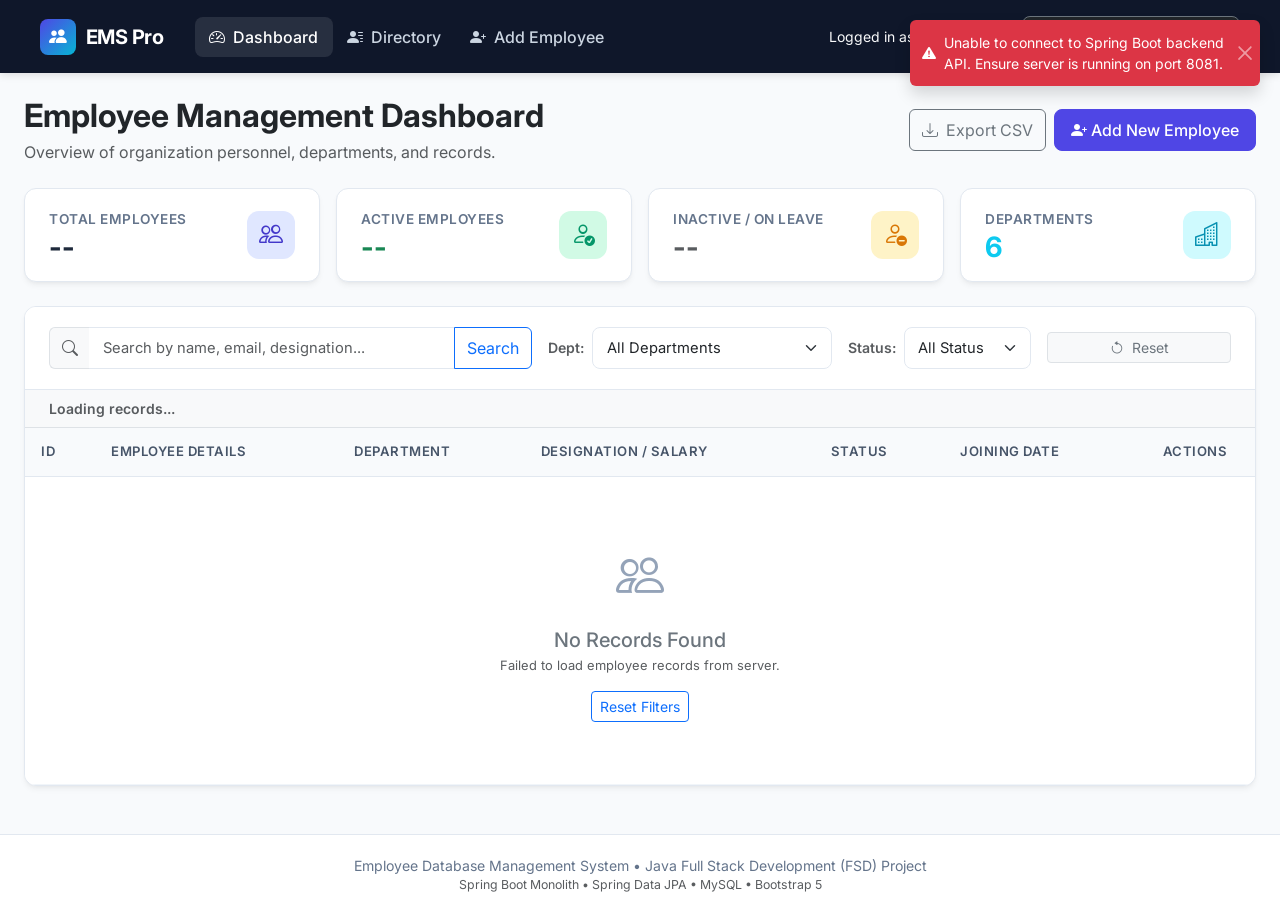
==== backend/src/main/resources/static/index.html @ 8de7b046 "feat: complete Employee Management System (Spring Boot, JPA, MySQL, Bootstrap) with documentation an" ====
<!DOCTYPE html>
<html lang="en">
<head>
    <meta charset="UTF-8">
    <meta name="viewport" content="width=device-width, initial-scale=1.0">
    <title>Employee Management System | Dashboard</title>
    <!-- Google Fonts -->
    <link rel="preconnect" href="https://fonts.googleapis.com">
    <link rel="preconnect" href="https://fonts.gstatic.com" crossorigin>
    <link href="https://fonts.googleapis.com/css2?family=Inter:wght@400;500;600;700&display=swap" rel="stylesheet">
    <!-- Bootstrap 5 CSS -->
    <link href="https://cdn.jsdelivr.net/npm/bootstrap@5.3.3/dist/css/bootstrap.min.css" rel="stylesheet">
    <!-- Bootstrap Icons -->
    <link rel="stylesheet" href="https://cdn.jsdelivr.net/npm/bootstrap-icons@1.11.3/font/bootstrap-icons.min.css">
    <!-- Custom CSS -->
    <link rel="stylesheet" href="css/style.css">
</head>
<body>

    <!-- Navigation Bar -->
    <nav class="navbar navbar-expand-lg navbar-dark navbar-custom">
        <div class="container-fluid px-lg-4">
            <a class="navbar-brand" href="index.html">
                <div class="brand-icon"><i class="bi bi-people-fill"></i></div>
                <span>EMS Pro</span>
            </a>
            <button class="navbar-toggler" type="button" data-bs-toggle="collapse" data-bs-target="#navbarContent">
                <span class="navbar-toggler-icon"></span>
            </button>
            <div class="collapse navbar-collapse" id="navbarContent">
                <ul class="navbar-nav me-auto mb-2 mb-lg-0 ms-lg-3">
                    <li class="nav-item">
                        <a class="nav-link active" href="index.html"><i class="bi bi-speedometer2 me-1"></i> Dashboard</a>
                    </li>
                    <li class="nav-item">
                        <a class="nav-link" href="employees.html"><i class="bi bi-person-lines-fill me-1"></i> Directory</a>
                    </li>
                    <li class="nav-item">
                        <a class="nav-link" href="add-employee.html"><i class="bi bi-person-plus-fill me-1"></i> Add Employee</a>
                    </li>
                </ul>

                <!-- Role Selector (Section 15) -->
                <div class="d-flex align-items-center gap-3">
                    <div class="d-flex align-items-center gap-2">
                        <span class="text-light small text-secondary">Logged in as:</span>
                        <div class="role-badge">
                            <i class="bi bi-shield-check text-warning"></i>
                            <span id="currentRoleDisplay">ADMIN</span>
                        </div>
                    </div>
                    <select id="roleSelect" class="form-select form-select-sm bg-dark text-light border-secondary" style="width: auto;">
                        <option value="ADMIN">Role: ADMIN (Full Access)</option>
                        <option value="HR">Role: HR (View / Add / Edit)</option>
                    </select>
                </div>
            </div>
        </div>
    </nav>

    <!-- Main Container -->
    <div class="container-fluid px-lg-4 py-4">

        <!-- Header & Action -->
        <div class="d-md-flex align-items-center justify-content-between mb-4">
            <div>
                <h2 class="fw-bold text-dark mb-1">Employee Management Dashboard</h2>
                <p class="text-muted mb-0">Overview of organization personnel, departments, and records.</p>
            </div>
            <div class="mt-3 mt-md-0 d-flex gap-2">
                <button class="btn btn-outline-secondary" onclick="exportToCSV()">
                    <i class="bi bi-download me-1"></i> Export CSV
                </button>
                <a href="add-employee.html" class="btn btn-primary-custom admin-hr-only">
                    <i class="bi bi-person-plus-fill me-1"></i> Add New Employee
                </a>
            </div>
        </div>

        <!-- Metric / Stats Cards -->
        <div class="row g-3 mb-4">
            <div class="col-12 col-sm-6 col-xl-3">
                <div class="stat-card">
                    <div class="d-flex align-items-center justify-content-between">
                        <div>
                            <div class="stat-title">Total Employees</div>
                            <div class="stat-value" id="statTotal">--</div>
                        </div>
                        <div class="stat-icon-wrapper stat-icon-primary">
                            <i class="bi bi-people"></i>
                        </div>
                    </div>
                </div>
            </div>
            <div class="col-12 col-sm-6 col-xl-3">
                <div class="stat-card">
                    <div class="d-flex align-items-center justify-content-between">
                        <div>
                            <div class="stat-title">Active Employees</div>
                            <div class="stat-value text-success" id="statActive">--</div>
                        </div>
                        <div class="stat-icon-wrapper stat-icon-success">
                            <i class="bi bi-person-check"></i>
                        </div>
                    </div>
                </div>
            </div>
            <div class="col-12 col-sm-6 col-xl-3">
                <div class="stat-card">
                    <div class="d-flex align-items-center justify-content-between">
                        <div>
                            <div class="stat-title">Inactive / On Leave</div>
                            <div class="stat-value text-muted" id="statInactive">--</div>
                        </div>
                        <div class="stat-icon-wrapper stat-icon-warning">
                            <i class="bi bi-person-dash"></i>
                        </div>
                    </div>
                </div>
            </div>
            <div class="col-12 col-sm-6 col-xl-3">
                <div class="stat-card">
                    <div class="d-flex align-items-center justify-content-between">
                        <div>
                            <div class="stat-title">Departments</div>
                            <div class="stat-value text-info" id="statDept">6</div>
                        </div>
                        <div class="stat-icon-wrapper stat-icon-info">
                            <i class="bi bi-buildings"></i>
                        </div>
                    </div>
                </div>
            </div>
        </div>

        <!-- Filter & Search Controls -->
        <div class="main-card mb-4">
            <div class="main-card-header">
                <div class="row g-3 align-items-center">
                    <!-- Search Input -->
                    <div class="col-12 col-md-5">
                        <div class="input-group">
                            <span class="input-group-text bg-light border-end-0"><i class="bi bi-search text-muted"></i></span>
                            <input type="text" id="searchInput" class="form-control border-start-0" placeholder="Search by name, email, designation...">
                            <button id="searchBtn" class="btn btn-outline-primary" type="button">Search</button>
                        </div>
                    </div>

                    <!-- Department Filter -->
                    <div class="col-12 col-sm-6 col-md-3">
                        <div class="d-flex align-items-center gap-2">
                            <label class="form-label mb-0 text-nowrap small text-muted">Dept:</label>
                            <select id="departmentFilter" class="form-select form-select-sm">
                                <option value="ALL">All Departments</option>
                                <option value="IT">IT</option>
                                <option value="HR">HR</option>
                                <option value="Finance">Finance</option>
                                <option value="Marketing">Marketing</option>
                                <option value="Sales">Sales</option>
                                <option value="Operations">Operations</option>
                            </select>
                        </div>
                    </div>

                    <!-- Status Filter -->
                    <div class="col-12 col-sm-6 col-md-2">
                        <div class="d-flex align-items-center gap-2">
                            <label class="form-label mb-0 text-nowrap small text-muted">Status:</label>
                            <select id="statusFilter" class="form-select form-select-sm">
                                <option value="ALL">All Status</option>
                                <option value="Active">Active</option>
                                <option value="Inactive">Inactive</option>
                            </select>
                        </div>
                    </div>

                    <!-- Reset Button -->
                    <div class="col-12 col-md-2 text-md-end">
                        <button id="resetFiltersBtn" class="btn btn-sm btn-light border text-secondary w-100 w-md-auto">
                            <i class="bi bi-arrow-counterclockwise me-1"></i> Reset
                        </button>
                    </div>
                </div>
            </div>

            <!-- Table Card Body -->
            <div class="card-body p-0">
                <div class="d-flex justify-content-between align-items-center px-4 py-2 border-bottom bg-light">
                    <span id="tableCountDisplay" class="small text-muted fw-semibold">Loading records...</span>
                    <div id="tableSpinner" class="spinner-border spinner-border-sm text-primary" role="status" style="display: none;">
                        <span class="visually-hidden">Loading...</span>
                    </div>
                </div>
                <div class="table-responsive">
                    <table class="table custom-table table-hover align-middle mb-0">
                        <thead>
                            <tr>
                                <th style="width: 70px;">ID</th>
                                <th>Employee Details</th>
                                <th>Department</th>
                                <th>Designation / Salary</th>
                                <th>Status</th>
                                <th>Joining Date</th>
                                <th style="width: 120px;" class="text-center">Actions</th>
                            </tr>
                        </thead>
                        <tbody id="employeeTableBody">
                            <!-- Populated dynamically via app.js -->
                        </tbody>
                    </table>
                </div>
            </div>
        </div>

    </div>

    <!-- View Employee Details Modal -->
    <div class="modal fade" id="viewEmployeeModal" tabindex="-1" aria-labelledby="viewModalLabel" aria-hidden="true">
        <div class="modal-dialog modal-dialog-centered">
            <div class="modal-content border-0 shadow">
                <div class="modal-header bg-primary text-white">
                    <h5 class="modal-title fw-bold" id="viewModalLabel"><i class="bi bi-person-badge me-2"></i> Employee Profile</h5>
                    <button type="button" class="btn-close btn-close-white" data-bs-dismiss="modal" aria-label="Close"></button>
                </div>
                <div class="modal-body p-4">
                    <div class="text-center mb-4">
                        <div class="stat-icon-wrapper stat-icon-primary mx-auto mb-2" style="width: 64px; height: 64px; font-size: 2rem;">
                            <i class="bi bi-person"></i>
                        </div>
                        <h4 class="fw-bold mb-0 text-dark" id="viewModalName">--</h4>
                        <div class="text-muted" id="viewModalDesignation">--</div>
                        <div class="mt-2" id="viewModalStatus"></div>
                    </div>

                    <div class="list-group list-group-flush border rounded-3">
                        <div class="list-group-item d-flex justify-content-between py-2">
                            <span class="text-muted small">Email</span>
                            <span class="fw-semibold small" id="viewModalEmail">--</span>
                        </div>
                        <div class="list-group-item d-flex justify-content-between py-2">
                            <span class="text-muted small">Phone</span>
                            <span class="fw-semibold small" id="viewModalPhone">--</span>
                        </div>
                        <div class="list-group-item d-flex justify-content-between py-2">
                            <span class="text-muted small">Department</span>
                            <span class="fw-semibold small" id="viewModalDept">--</span>
                        </div>
                        <div class="list-group-item d-flex justify-content-between py-2">
                            <span class="text-muted small">Monthly Salary</span>
                            <span class="fw-semibold small text-success" id="viewModalSalary">--</span>
                        </div>
                        <div class="list-group-item d-flex justify-content-between py-2">
                            <span class="text-muted small">Date of Birth</span>
                            <span class="fw-semibold small" id="viewModalDob">--</span>
                        </div>
                        <div class="list-group-item d-flex justify-content-between py-2">
                            <span class="text-muted small">Gender</span>
                            <span class="fw-semibold small" id="viewModalGender">--</span>
                        </div>
                        <div class="list-group-item d-flex justify-content-between py-2">
                            <span class="text-muted small">Joining Date</span>
                            <span class="fw-semibold small" id="viewModalJoiningDate">--</span>
                        </div>
                        <div class="list-group-item py-2">
                            <span class="text-muted small d-block mb-1">Address</span>
                            <span class="fw-semibold small text-secondary" id="viewModalAddress">--</span>
                        </div>
                    </div>
                </div>
                <div class="modal-footer bg-light">
                    <button type="button" class="btn btn-secondary btn-sm" data-bs-dismiss="modal">Close</button>
                </div>
            </div>
        </div>
    </div>

    <!-- Delete Confirmation Modal -->
    <div class="modal fade" id="deleteConfirmModal" tabindex="-1" aria-labelledby="deleteModalLabel" aria-hidden="true">
        <div class="modal-dialog modal-dialog-centered modal-sm">
            <div class="modal-content border-0 shadow">
                <div class="modal-body text-center p-4">
                    <div class="text-danger mb-3">
                        <i class="bi bi-exclamation-triangle-fill" style="font-size: 3rem;"></i>
                    </div>
                    <h5 class="fw-bold mb-2">Delete Employee?</h5>
                    <p class="text-muted small mb-4">
                        Are you sure you want to delete <strong id="deleteEmployeeName">this employee</strong>? This action will permanently remove the record from the MySQL database.
                    </p>
                    <div class="d-flex gap-2 justify-content-center">
                        <button type="button" class="btn btn-light btn-sm px-3" data-bs-dismiss="modal">Cancel</button>
                        <button type="button" id="confirmDeleteBtn" class="btn btn-danger btn-sm px-3">Yes, Delete</button>
                    </div>
                </div>
            </div>
        </div>
    </div>

    <!-- Footer -->
    <footer class="text-center">
        <div class="container">
            <p class="mb-0">Employee Database Management System &bull; Java Full Stack Development (FSD) Project</p>
            <p class="mb-0 small text-muted">Spring Boot Monolith &bull; Spring Data JPA &bull; MySQL &bull; Bootstrap 5</p>
        </div>
    </footer>

    <!-- Bootstrap 5 JS Bundle -->
    <script src="https://cdn.jsdelivr.net/npm/bootstrap@5.3.3/dist/js/bootstrap.bundle.min.js"></script>
    <!-- App Logic JS -->
    <script src="js/app.js"></script>
</body>
</html>
---- backend/src/main/resources/static/css/style.css ----
/* ========================================================
   Employee Database Management System - Custom Stylesheet
   Modern, Clean, Enterprise UI using Bootstrap 5
   ======================================================== */

:root {
    --primary-color: #4f46e5;
    --primary-hover: #4338ca;
    --primary-light: #eef2ff;
    --secondary-color: #0f172a;
    --accent-color: #06b6d4;
    --success-color: #10b981;
    --warning-color: #f59e0b;
    --danger-color: #ef4444;
    --bg-light: #f8fafc;
    --card-bg: #ffffff;
    --border-color: #e2e8f0;
    --text-primary: #1e293b;
    --text-muted: #64748b;
    --radius-sm: 8px;
    --radius-md: 12px;
    --radius-lg: 16px;
    --shadow-subtle: 0 1px 3px 0 rgba(0, 0, 0, 0.05), 0 1px 2px -1px rgba(0, 0, 0, 0.05);
    --shadow-card: 0 4px 6px -1px rgba(0, 0, 0, 0.05), 0 2px 4px -2px rgba(0, 0, 0, 0.05);
    --shadow-hover: 0 10px 15px -3px rgba(0, 0, 0, 0.08), 0 4px 6px -4px rgba(0, 0, 0, 0.04);
}

body {
    font-family: 'Inter', -apple-system, BlinkMacSystemFont, "Segoe UI", Roboto, Helvetica, Arial, sans-serif;
    background-color: var(--bg-light);
    color: var(--text-primary);
    min-height: 100vh;
    display: flex;
    flex-direction: column;
}

/* Navbar */
.navbar-custom {
    background-color: var(--secondary-color);
    box-shadow: 0 2px 8px rgba(0,0,0,0.12);
    padding: 0.85rem 1rem;
}

.navbar-brand {
    font-weight: 700;
    font-size: 1.25rem;
    letter-spacing: -0.5px;
    display: flex;
    align-items: center;
    gap: 0.6rem;
}

.brand-icon {
    width: 36px;
    height: 36px;
    border-radius: 8px;
    background: linear-gradient(135deg, #4f46e5, #06b6d4);
    display: flex;
    align-items: center;
    justify-content: center;
    color: #fff;
    font-size: 1.1rem;
}

.nav-link {
    font-weight: 500;
    color: #cbd5e1 !important;
    padding: 0.5rem 0.9rem !important;
    border-radius: var(--radius-sm);
    transition: all 0.2s ease;
}

.nav-link:hover, .nav-link.active {
    color: #ffffff !important;
    background-color: rgba(255, 255, 255, 0.1);
}

/* Stat Cards */
.stat-card {
    background-color: var(--card-bg);
    border: 1px solid var(--border-color);
    border-radius: var(--radius-md);
    padding: 1.25rem 1.5rem;
    box-shadow: var(--shadow-card);
    transition: transform 0.2s ease, box-shadow 0.2s ease;
    position: relative;
    overflow: hidden;
}

.stat-card:hover {
    transform: translateY(-2px);
    box-shadow: var(--shadow-hover);
}

.stat-icon-wrapper {
    width: 48px;
    height: 48px;
    border-radius: 12px;
    display: flex;
    align-items: center;
    justify-content: center;
    font-size: 1.5rem;
}

.stat-icon-primary {
    background-color: #e0e7ff;
    color: #4338ca;
}

.stat-icon-success {
    background-color: #d1fae5;
    color: #059669;
}

.stat-icon-warning {
    background-color: #fef3c7;
    color: #d97706;
}

.stat-icon-info {
    background-color: #cffafe;
    color: #0891b2;
}

.stat-title {
    font-size: 0.85rem;
    font-weight: 600;
    text-transform: uppercase;
    letter-spacing: 0.5px;
    color: var(--text-muted);
    margin-bottom: 0.25rem;
}

.stat-value {
    font-size: 1.75rem;
    font-weight: 700;
    color: var(--text-primary);
    line-height: 1;
}

/* Cards & Containers */
.main-card {
    background: var(--card-bg);
    border: 1px solid var(--border-color);
    border-radius: var(--radius-md);
    box-shadow: var(--shadow-card);
    overflow: hidden;
}

.main-card-header {
    background-color: #ffffff;
    border-bottom: 1px solid var(--border-color);
    padding: 1.25rem 1.5rem;
}

/* Table styling */
.custom-table {
    margin-bottom: 0;
}

.custom-table thead th {
    background-color: #f8fafc;
    color: #475569;
    font-weight: 600;
    font-size: 0.82rem;
    text-transform: uppercase;
    letter-spacing: 0.5px;
    border-bottom: 1px solid var(--border-color);
    padding: 0.9rem 1rem;
    white-space: nowrap;
}

.custom-table tbody td {
    padding: 0.9rem 1rem;
    vertical-align: middle;
    border-bottom: 1px solid #f1f5f9;
    font-size: 0.92rem;
}

.custom-table tbody tr:hover {
    background-color: #f8fafc;
}

.employee-avatar {
    width: 38px;
    height: 38px;
    border-radius: 50%;
    background-color: #e0e7ff;
    color: #4338ca;
    display: inline-flex;
    align-items: center;
    justify-content: center;
    font-weight: 600;
    font-size: 0.88rem;
    margin-right: 0.75rem;
}

/* Status Badges */
.badge-status {
    padding: 0.35rem 0.65rem;
    font-size: 0.78rem;
    font-weight: 600;
    border-radius: 9999px;
}

.badge-status-active {
    background-color: #d1fae5;
    color: #065f46;
    border: 1px solid #a7f3d0;
}

.badge-status-inactive {
    background-color: #f1f5f9;
    color: #475569;
    border: 1px solid #cbd5e1;
}

.badge-department {
    background-color: #f1f5f9;
    color: #334155;
    border-radius: 6px;
    padding: 0.25rem 0.55rem;
    font-size: 0.8rem;
    font-weight: 500;
}

/* Buttons */
.btn-primary-custom {
    background-color: var(--primary-color);
    border-color: var(--primary-color);
    color: #ffffff;
    font-weight: 500;
    padding: 0.5rem 1rem;
    border-radius: var(--radius-sm);
    transition: all 0.2s ease;
}

.btn-primary-custom:hover {
    background-color: var(--primary-hover);
    border-color: var(--primary-hover);
    color: #ffffff;
}

.btn-action {
    width: 32px;
    height: 32px;
    padding: 0;
    display: inline-flex;
    align-items: center;
    justify-content: center;
    border-radius: 6px;
    font-size: 0.85rem;
    transition: all 0.15s ease;
}

/* Empty State */
.empty-state {
    padding: 3rem 1.5rem;
    text-align: center;
}

.empty-state-icon {
    font-size: 3rem;
    color: #94a3b8;
    margin-bottom: 1rem;
}

/* Form Styling */
.form-label {
    font-weight: 600;
    font-size: 0.88rem;
    color: #334155;
    margin-bottom: 0.4rem;
}

.form-control, .form-select {
    border-radius: var(--radius-sm);
    border: 1px solid var(--border-color);
    padding: 0.55rem 0.85rem;
    font-size: 0.92rem;
    transition: border-color 0.15s ease, box-shadow 0.15s ease;
}

.form-control:focus, .form-select:focus {
    border-color: var(--primary-color);
    box-shadow: 0 0 0 3px rgba(79, 70, 229, 0.15);
}

.required-star {
    color: var(--danger-color);
    font-weight: bold;
}

/* Role badge */
.role-badge {
    background: rgba(255, 255, 255, 0.15);
    border: 1px solid rgba(255, 255, 255, 0.3);
    color: #fff;
    font-size: 0.78rem;
    padding: 0.25rem 0.6rem;
    border-radius: 9999px;
    display: inline-flex;
    align-items: center;
    gap: 0.35rem;
}

/* Toast alert container */
#toastContainer {
    position: fixed;
    top: 20px;
    right: 20px;
    z-index: 9999;
}

/* Footer */
footer {
    margin-top: auto;
    background-color: #ffffff;
    border-top: 1px solid var(--border-color);
    padding: 1.25rem 0;
    font-size: 0.88rem;
    color: var(--text-muted);
}
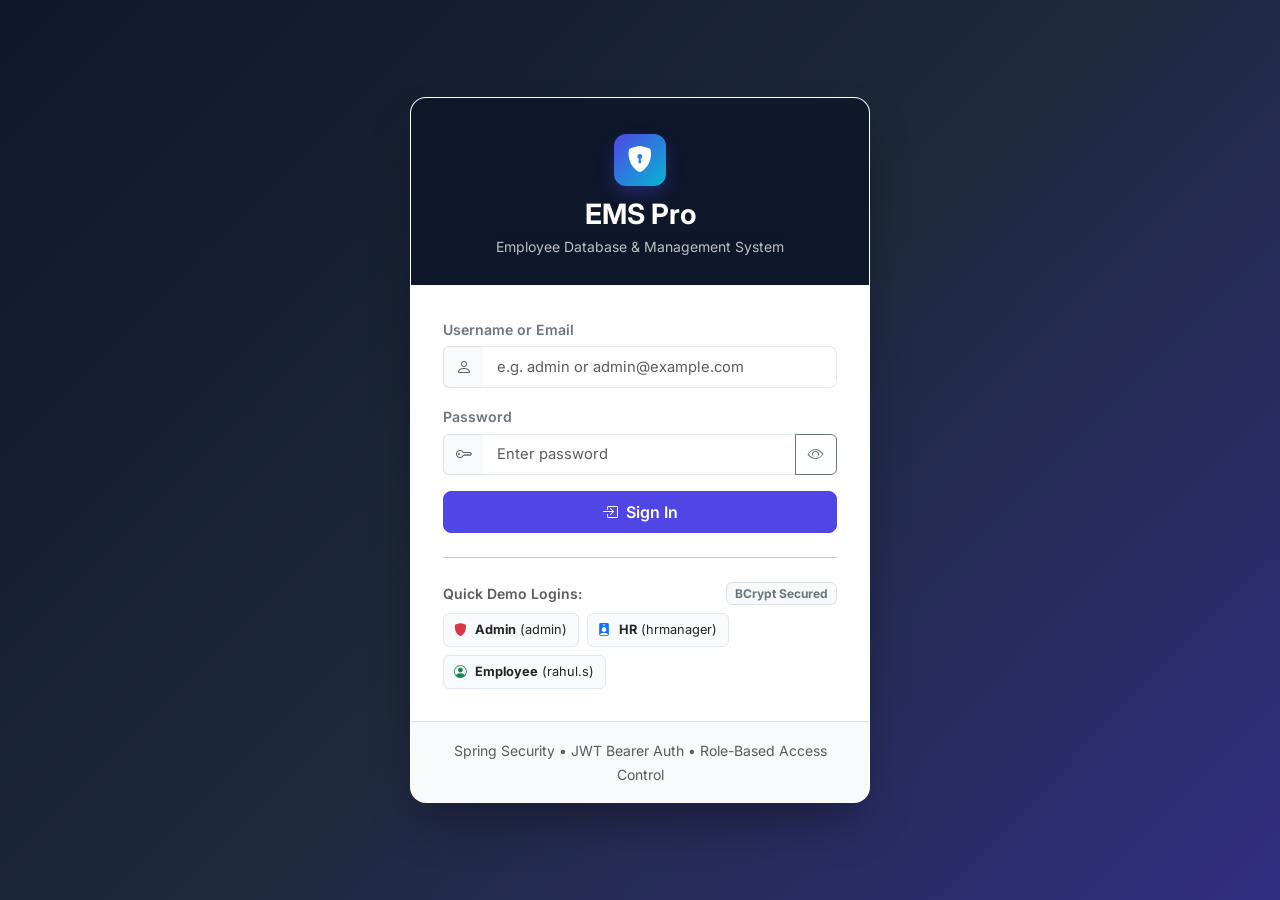
==== commit edfbfd60: "feat(security): implement Phase 1 Spring Security and JWT authentication foundation" ====
--- a/backend/src/main/resources/static/index.html
+++ b/backend/src/main/resources/static/index.html
@@ -3,8 +3,8 @@
 <head>
     <meta charset="UTF-8">
     <meta name="viewport" content="width=device-width, initial-scale=1.0">
-    <title>Employee Management System | Dashboard</title>
-    <!-- Google Fonts -->
+    <title>Employee Management System | EMS Pro Dashboard</title>
+    <!-- Google Fonts: Inter -->
     <link rel="preconnect" href="https://fonts.googleapis.com">
     <link rel="preconnect" href="https://fonts.gstatic.com" crossorigin>
     <link href="https://fonts.googleapis.com/css2?family=Inter:wght@400;500;600;700&display=swap" rel="stylesheet">
@@ -29,30 +29,39 @@
             </button>
             <div class="collapse navbar-collapse" id="navbarContent">
                 <ul class="navbar-nav me-auto mb-2 mb-lg-0 ms-lg-3">
-                    <li class="nav-item">
+                    <li class="nav-item nav-admin-hr">
                         <a class="nav-link active" href="index.html"><i class="bi bi-speedometer2 me-1"></i> Dashboard</a>
                     </li>
-                    <li class="nav-item">
+                    <li class="nav-item nav-admin-hr">
                         <a class="nav-link" href="employees.html"><i class="bi bi-person-lines-fill me-1"></i> Directory</a>
                     </li>
-                    <li class="nav-item">
+                    <li class="nav-item nav-admin-hr">
                         <a class="nav-link" href="add-employee.html"><i class="bi bi-person-plus-fill me-1"></i> Add Employee</a>
                     </li>
+                    <li class="nav-item">
+                        <a class="nav-link" href="profile.html"><i class="bi bi-person-circle me-1"></i> My Profile</a>
+                    </li>
                 </ul>
 
-                <!-- Role Selector (Section 15) -->
-                <div class="d-flex align-items-center gap-3">
+                <!-- Authenticated User Display & Actions -->
+                <div class="d-flex align-items-center gap-2">
                     <div class="d-flex align-items-center gap-2">
-                        <span class="text-light small text-secondary">Logged in as:</span>
+                        <span class="text-light small text-secondary">User:</span>
                         <div class="role-badge">
                             <i class="bi bi-shield-check text-warning"></i>
-                            <span id="currentRoleDisplay">ADMIN</span>
-                        </div>
-                    </div>
-                    <select id="roleSelect" class="form-select form-select-sm bg-dark text-light border-secondary" style="width: auto;">
-                        <option value="ADMIN">Role: ADMIN (Full Access)</option>
-                        <option value="HR">Role: HR (View / Add / Edit)</option>
-                    </select>
+                            <span id="currentUsernameDisplay">admin</span>
+                            <span class="badge bg-secondary ms-1" id="currentRoleDisplay">ADMIN</span>
+                        </div>
+                    </div>
+                    <button class="btn btn-sm btn-outline-info admin-only d-none" data-bs-toggle="modal" data-bs-target="#registerUserModal" title="Register New System User">
+                        <i class="bi bi-person-plus"></i> New User
+                    </button>
+                    <button class="btn btn-sm btn-outline-warning" data-bs-toggle="modal" data-bs-target="#changePasswordModal" title="Change Password">
+                        <i class="bi bi-key"></i> Password
+                    </button>
+                    <button class="btn btn-sm btn-outline-danger" onclick="logout()" title="Sign Out">
+                        <i class="bi bi-box-arrow-right"></i> Sign Out
+                    </button>
                 </div>
             </div>
         </div>
@@ -67,18 +76,18 @@
                 <h2 class="fw-bold text-dark mb-1">Employee Management Dashboard</h2>
                 <p class="text-muted mb-0">Overview of organization personnel, departments, and records.</p>
             </div>
-            <div class="mt-3 mt-md-0 d-flex gap-2">
+            <div class="mt-3 mt-md-0 d-flex gap-2 admin-hr-only">
                 <button class="btn btn-outline-secondary" onclick="exportToCSV()">
                     <i class="bi bi-download me-1"></i> Export CSV
                 </button>
-                <a href="add-employee.html" class="btn btn-primary-custom admin-hr-only">
+                <a href="add-employee.html" class="btn btn-primary-custom">
                     <i class="bi bi-person-plus-fill me-1"></i> Add New Employee
                 </a>
             </div>
         </div>
 
-        <!-- Metric / Stats Cards -->
-        <div class="row g-3 mb-4">
+        <!-- Metric / Stats Cards (Admin & HR) -->
+        <div class="row g-3 mb-4 admin-hr-only" id="statsRow">
             <div class="col-12 col-sm-6 col-xl-3">
                 <div class="stat-card">
                     <div class="d-flex align-items-center justify-content-between">
@@ -122,93 +131,132 @@
                 <div class="stat-card">
                     <div class="d-flex align-items-center justify-content-between">
                         <div>
-                            <div class="stat-title">Departments</div>
-                            <div class="stat-value text-info" id="statDept">6</div>
-                        </div>
-                        <div class="stat-icon-wrapper stat-icon-info">
-                            <i class="bi bi-buildings"></i>
-                        </div>
-                    </div>
-                </div>
-            </div>
-        </div>
-
-        <!-- Filter & Search Controls -->
-        <div class="main-card mb-4">
-            <div class="main-card-header">
-                <div class="row g-3 align-items-center">
-                    <!-- Search Input -->
-                    <div class="col-12 col-md-5">
-                        <div class="input-group">
-                            <span class="input-group-text bg-light border-end-0"><i class="bi bi-search text-muted"></i></span>
-                            <input type="text" id="searchInput" class="form-control border-start-0" placeholder="Search by name, email, designation...">
-                            <button id="searchBtn" class="btn btn-outline-primary" type="button">Search</button>
-                        </div>
-                    </div>
-
-                    <!-- Department Filter -->
-                    <div class="col-12 col-sm-6 col-md-3">
-                        <div class="d-flex align-items-center gap-2">
-                            <label class="form-label mb-0 text-nowrap small text-muted">Dept:</label>
-                            <select id="departmentFilter" class="form-select form-select-sm">
-                                <option value="ALL">All Departments</option>
-                                <option value="IT">IT</option>
-                                <option value="HR">HR</option>
-                                <option value="Finance">Finance</option>
-                                <option value="Marketing">Marketing</option>
-                                <option value="Sales">Sales</option>
-                                <option value="Operations">Operations</option>
-                            </select>
-                        </div>
-                    </div>
-
-                    <!-- Status Filter -->
-                    <div class="col-12 col-sm-6 col-md-2">
-                        <div class="d-flex align-items-center gap-2">
-                            <label class="form-label mb-0 text-nowrap small text-muted">Status:</label>
-                            <select id="statusFilter" class="form-select form-select-sm">
-                                <option value="ALL">All Status</option>
-                                <option value="Active">Active</option>
-                                <option value="Inactive">Inactive</option>
-                            </select>
-                        </div>
-                    </div>
-
-                    <!-- Reset Button -->
-                    <div class="col-12 col-md-2 text-md-end">
-                        <button id="resetFiltersBtn" class="btn btn-sm btn-light border text-secondary w-100 w-md-auto">
-                            <i class="bi bi-arrow-counterclockwise me-1"></i> Reset
-                        </button>
-                    </div>
-                </div>
-            </div>
-
-            <!-- Table Card Body -->
-            <div class="card-body p-0">
-                <div class="d-flex justify-content-between align-items-center px-4 py-2 border-bottom bg-light">
-                    <span id="tableCountDisplay" class="small text-muted fw-semibold">Loading records...</span>
-                    <div id="tableSpinner" class="spinner-border spinner-border-sm text-primary" role="status" style="display: none;">
+                            <div class="stat-title">Security Status</div>
+                            <div class="stat-value text-primary fs-5" id="securityBadge">JWT Active</div>
+                        </div>
+                        <div class="stat-icon-wrapper stat-icon-primary">
+                            <i class="bi bi-shield-check"></i>
+                        </div>
+                    </div>
+                </div>
+            </div>
+        </div>
+
+        <!-- Employee Role Notice & View (Visible when role is EMPLOYEE) -->
+        <div id="employeeRoleViewContainer" class="d-none mb-4">
+            <div class="alert alert-info border-info d-flex align-items-center justify-content-between">
+                <div>
+                    <i class="bi bi-info-circle-fill me-2 fs-5"></i>
+                    <strong>Employee Access Mode:</strong> You are signed in as an employee. In accordance with organizational security policies, employees can view only their personal profile record and cannot access the company-wide personnel directory.
+                </div>
+                <a href="profile.html" class="btn btn-sm btn-primary">
+                    <i class="bi bi-person-badge me-1"></i> Full Profile
+                </a>
+            </div>
+
+            <div class="main-card">
+                <div class="main-card-header d-flex align-items-center justify-content-between">
+                    <h5 class="fw-bold mb-0 text-dark"><i class="bi bi-person-circle text-primary me-2"></i>My Employee Profile Details</h5>
+                    <span class="badge bg-success" id="empRoleStatusBadge">Active</span>
+                </div>
+                <div class="card-body p-4" id="empRoleCardBody">
+                    <div class="text-center py-4" id="empRoleSpinner">
+                        <div class="spinner-border text-primary" role="status"></div>
+                    </div>
+                    <div id="empRoleDetails" class="row g-3 d-none">
+                        <div class="col-md-3 text-center border-end">
+                            <div class="employee-avatar mx-auto mb-2" id="empRoleAvatar" style="width: 72px; height: 72px; font-size: 1.8rem;">RS</div>
+                            <h5 class="fw-bold text-dark mb-0" id="empRoleName">Rahul Sharma</h5>
+                            <span class="text-muted small" id="empRoleDesignation">Senior Java Engineer</span>
+                        </div>
+                        <div class="col-md-9">
+                            <div class="row g-2">
+                                <div class="col-sm-4"><span class="text-muted small">Employee ID:</span><div class="fw-bold" id="empRoleId">#1</div></div>
+                                <div class="col-sm-4"><span class="text-muted small">Email:</span><div class="fw-semibold" id="empRoleEmail">--</div></div>
+                                <div class="col-sm-4"><span class="text-muted small">Phone:</span><div class="fw-semibold" id="empRolePhone">--</div></div>
+                                <div class="col-sm-4"><span class="text-muted small">Department:</span><div class="fw-semibold" id="empRoleDept">--</div></div>
+                                <div class="col-sm-4"><span class="text-muted small">Joining Date:</span><div class="fw-semibold" id="empRoleJoin">--</div></div>
+                                <div class="col-sm-4"><span class="text-muted small">Salary:</span><div class="fw-bold text-success" id="empRoleSalary">--</div></div>
+                            </div>
+                        </div>
+                    </div>
+                </div>
+            </div>
+        </div>
+
+        <!-- Filter & Search Section (Admin & HR) -->
+        <div class="filter-card mb-4 admin-hr-only">
+            <div class="row g-3 align-items-end">
+                <div class="col-12 col-md-4">
+                    <label class="form-label form-label-custom">Search Employees</label>
+                    <div class="input-group">
+                        <span class="input-group-text bg-white border-end-0 text-muted"><i class="bi bi-search"></i></span>
+                        <input type="text" id="searchInput" class="form-control border-start-0 ps-0" placeholder="Search by name, email, or designation...">
+                    </div>
+                </div>
+                <div class="col-12 col-sm-6 col-md-3">
+                    <label class="form-label form-label-custom">Filter by Department</label>
+                    <select id="departmentFilter" class="form-select">
+                        <option value="ALL">All Departments</option>
+                        <option value="Engineering">Engineering</option>
+                        <option value="Human Resources">Human Resources</option>
+                        <option value="Marketing">Marketing</option>
+                        <option value="Finance">Finance</option>
+                        <option value="Operations">Operations</option>
+                        <option value="Sales">Sales</option>
+                    </select>
+                </div>
+                <div class="col-12 col-sm-6 col-md-3">
+                    <label class="form-label form-label-custom">Filter by Status</label>
+                    <select id="statusFilter" class="form-select">
+                        <option value="ALL">All Statuses</option>
+                        <option value="Active">Active</option>
+                        <option value="Inactive">Inactive</option>
+                    </select>
+                </div>
+                <div class="col-12 col-md-2 d-flex gap-2">
+                    <button class="btn btn-outline-secondary w-100" id="resetFiltersBtn" title="Reset Filters">
+                        <i class="bi bi-arrow-counterclockwise me-1"></i> Reset
+                    </button>
+                </div>
+            </div>
+        </div>
+
+        <!-- Employee Table Card (Admin & HR) -->
+        <div class="main-card admin-hr-only">
+            <div class="main-card-header d-flex flex-wrap align-items-center justify-content-between gap-2">
+                <div class="d-flex align-items-center gap-2">
+                    <h5 class="fw-bold text-dark mb-0">Employee Directory</h5>
+                    <span class="badge bg-light text-secondary border" id="tableCountDisplay">Showing 0 employees</span>
+                </div>
+                <div class="d-flex align-items-center gap-2">
+                    <div class="spinner-border spinner-border-sm text-primary" id="tableSpinner" role="status" style="display: none;">
                         <span class="visually-hidden">Loading...</span>
                     </div>
-                </div>
-                <div class="table-responsive">
-                    <table class="table custom-table table-hover align-middle mb-0">
-                        <thead>
-                            <tr>
-                                <th style="width: 70px;">ID</th>
-                                <th>Employee Details</th>
-                                <th>Department</th>
-                                <th>Designation / Salary</th>
-                                <th>Status</th>
-                                <th>Joining Date</th>
-                                <th style="width: 120px;" class="text-center">Actions</th>
-                            </tr>
-                        </thead>
-                        <tbody id="employeeTableBody">
-                            <!-- Populated dynamically via app.js -->
-                        </tbody>
-                    </table>
-                </div>
+                    <button class="btn btn-sm btn-outline-secondary" onclick="loadEmployees()" title="Refresh records">
+                        <i class="bi bi-arrow-clockwise"></i> Refresh
+                    </button>
+                </div>
+            </div>
+
+            <div class="table-responsive">
+                <table class="table table-custom align-middle mb-0">
+                    <thead>
+                        <tr>
+                            <th scope="col" style="width: 70px;">ID</th>
+                            <th scope="col">Employee Name</th>
+                            <th scope="col">Department</th>
+                            <th scope="col">Designation</th>
+                            <th scope="col">Status</th>
+                            <th scope="col">Joining Date</th>
+                            <th scope="col">Salary</th>
+                            <th scope="col" class="text-center" style="width: 140px;">Actions</th>
+                        </tr>
+                    </thead>
+                    <tbody id="employeeTableBody">
+                        <!-- Populated dynamically via app.js -->
+                    </tbody>
+                </table>
             </div>
         </div>
 
@@ -218,32 +266,36 @@
     <div class="modal fade" id="viewEmployeeModal" tabindex="-1" aria-labelledby="viewModalLabel" aria-hidden="true">
         <div class="modal-dialog modal-dialog-centered">
             <div class="modal-content border-0 shadow">
-                <div class="modal-header bg-primary text-white">
-                    <h5 class="modal-title fw-bold" id="viewModalLabel"><i class="bi bi-person-badge me-2"></i> Employee Profile</h5>
-                    <button type="button" class="btn-close btn-close-white" data-bs-dismiss="modal" aria-label="Close"></button>
+                <div class="modal-header bg-light">
+                    <h5 class="modal-title fw-bold text-dark" id="viewModalLabel">
+                        <i class="bi bi-person-badge me-2 text-primary"></i>Employee Details
+                    </h5>
+                    <button type="button" class="btn-close" data-bs-dismiss="modal" aria-label="Close"></button>
                 </div>
                 <div class="modal-body p-4">
                     <div class="text-center mb-4">
-                        <div class="stat-icon-wrapper stat-icon-primary mx-auto mb-2" style="width: 64px; height: 64px; font-size: 2rem;">
-                            <i class="bi bi-person"></i>
-                        </div>
-                        <h4 class="fw-bold mb-0 text-dark" id="viewModalName">--</h4>
-                        <div class="text-muted" id="viewModalDesignation">--</div>
-                        <div class="mt-2" id="viewModalStatus"></div>
-                    </div>
-
-                    <div class="list-group list-group-flush border rounded-3">
-                        <div class="list-group-item d-flex justify-content-between py-2">
-                            <span class="text-muted small">Email</span>
+                        <div class="employee-avatar mx-auto mb-2" id="viewModalAvatar" style="width: 64px; height: 64px; font-size: 1.5rem;">JD</div>
+                        <h5 class="fw-bold mb-0 text-dark" id="viewModalFullName">John Doe</h5>
+                        <p class="text-muted small mb-1" id="viewModalDesignation">Software Engineer</p>
+                        <span class="badge" id="viewModalStatusBadge">Active</span>
+                    </div>
+
+                    <div class="list-group list-group-flush border-top border-bottom">
+                        <div class="list-group-item d-flex justify-content-between py-2">
+                            <span class="text-muted small">Employee ID</span>
+                            <span class="fw-semibold small" id="viewModalId">--</span>
+                        </div>
+                        <div class="list-group-item d-flex justify-content-between py-2">
+                            <span class="text-muted small">Email Address</span>
                             <span class="fw-semibold small" id="viewModalEmail">--</span>
                         </div>
                         <div class="list-group-item d-flex justify-content-between py-2">
-                            <span class="text-muted small">Phone</span>
+                            <span class="text-muted small">Phone Number</span>
                             <span class="fw-semibold small" id="viewModalPhone">--</span>
                         </div>
                         <div class="list-group-item d-flex justify-content-between py-2">
                             <span class="text-muted small">Department</span>
-                            <span class="fw-semibold small" id="viewModalDept">--</span>
+                            <span class="fw-semibold small" id="viewModalDepartment">--</span>
                         </div>
                         <div class="list-group-item d-flex justify-content-between py-2">
                             <span class="text-muted small">Monthly Salary</span>
@@ -295,11 +347,92 @@
         </div>
     </div>
 
+    <!-- Change Password Modal -->
+    <div class="modal fade" id="changePasswordModal" tabindex="-1" aria-labelledby="changePasswordModalLabel" aria-hidden="true">
+        <div class="modal-dialog modal-dialog-centered">
+            <div class="modal-content">
+                <div class="modal-header">
+                    <h5 class="modal-title fw-bold" id="changePasswordModalLabel"><i class="bi bi-shield-lock me-2 text-warning"></i>Change Password</h5>
+                    <button type="button" class="btn-close" data-bs-dismiss="modal" aria-label="Close"></button>
+                </div>
+                <div class="modal-body p-4">
+                    <div id="changePasswordAlert" class="alert d-none py-2 px-3 small" role="alert"></div>
+                    <form id="changePasswordForm" novalidate>
+                        <div class="mb-3">
+                            <label for="currentPasswordInput" class="form-label small fw-semibold">Current Password</label>
+                            <input type="password" class="form-control" id="currentPasswordInput" required>
+                        </div>
+                        <div class="mb-3">
+                            <label for="newPasswordInput" class="form-label small fw-semibold">New Password (min 6 characters)</label>
+                            <input type="password" class="form-control" id="newPasswordInput" required>
+                        </div>
+                        <div class="mb-3">
+                            <label for="confirmPasswordInput" class="form-label small fw-semibold">Confirm New Password</label>
+                            <input type="password" class="form-control" id="confirmPasswordInput" required>
+                        </div>
+                        <div class="d-flex justify-content-end gap-2 mt-4">
+                            <button type="button" class="btn btn-outline-secondary" data-bs-dismiss="modal">Cancel</button>
+                            <button type="submit" class="btn btn-primary-custom" id="submitChangePasswordBtn">Update Password</button>
+                        </div>
+                    </form>
+                </div>
+            </div>
+        </div>
+    </div>
+
+    <!-- Register User Modal (ADMIN only) -->
+    <div class="modal fade" id="registerUserModal" tabindex="-1" aria-labelledby="registerUserModalLabel" aria-hidden="true">
+        <div class="modal-dialog modal-dialog-centered">
+            <div class="modal-content">
+                <div class="modal-header">
+                    <h5 class="modal-title fw-bold" id="registerUserModalLabel"><i class="bi bi-person-plus-fill me-2 text-primary"></i>Register New System User</h5>
+                    <button type="button" class="btn-close" data-bs-dismiss="modal" aria-label="Close"></button>
+                </div>
+                <div class="modal-body p-4">
+                    <div id="registerUserAlert" class="alert d-none py-2 px-3 small" role="alert"></div>
+                    <form id="registerUserForm" novalidate>
+                        <div class="mb-3">
+                            <label for="regUsernameInput" class="form-label small fw-semibold">Username</label>
+                            <input type="text" class="form-control" id="regUsernameInput" required placeholder="e.g. jdoe">
+                        </div>
+                        <div class="mb-3">
+                            <label for="regEmailInput" class="form-label small fw-semibold">Email Address</label>
+                            <input type="email" class="form-control" id="regEmailInput" required placeholder="e.g. jdoe@example.com">
+                        </div>
+                        <div class="mb-3">
+                            <label for="regPasswordInput" class="form-label small fw-semibold">Password</label>
+                            <input type="password" class="form-control" id="regPasswordInput" required placeholder="Minimum 6 characters">
+                        </div>
+                        <div class="mb-3">
+                            <label for="regRoleSelect" class="form-label small fw-semibold">User Role</label>
+                            <select class="form-select" id="regRoleSelect" required>
+                                <option value="ADMIN">ADMIN - Full Administrative Access</option>
+                                <option value="HR">HR - Personnel Management (No Deletion)</option>
+                                <option value="EMPLOYEE">EMPLOYEE - Self Service View Only</option>
+                            </select>
+                        </div>
+                        <div class="mb-3">
+                            <label for="regEmployeeIdInput" class="form-label small fw-semibold">Linked Employee ID (Optional, for EMPLOYEE role)</label>
+                            <input type="number" class="form-control" id="regEmployeeIdInput" placeholder="e.g. 1">
+                        </div>
+                        <div class="d-flex justify-content-end gap-2 mt-4">
+                            <button type="button" class="btn btn-outline-secondary" data-bs-dismiss="modal">Cancel</button>
+                            <button type="submit" class="btn btn-primary-custom" id="submitRegisterUserBtn">Register User</button>
+                        </div>
+                    </form>
+                </div>
+            </div>
+        </div>
+    </div>
+
+    <!-- Toast Notification Container -->
+    <div class="toast-container position-fixed bottom-0 end-0 p-3" id="toastContainer" style="z-index: 1090;"></div>
+
     <!-- Footer -->
     <footer class="text-center">
         <div class="container">
             <p class="mb-0">Employee Database Management System &bull; Java Full Stack Development (FSD) Project</p>
-            <p class="mb-0 small text-muted">Spring Boot Monolith &bull; Spring Data JPA &bull; MySQL &bull; Bootstrap 5</p>
+            <p class="mb-0 small text-muted">Spring Boot Monolith &bull; Spring Security &bull; JWT Authentication &bull; MySQL &bull; Bootstrap 5</p>
         </div>
     </footer>
 
